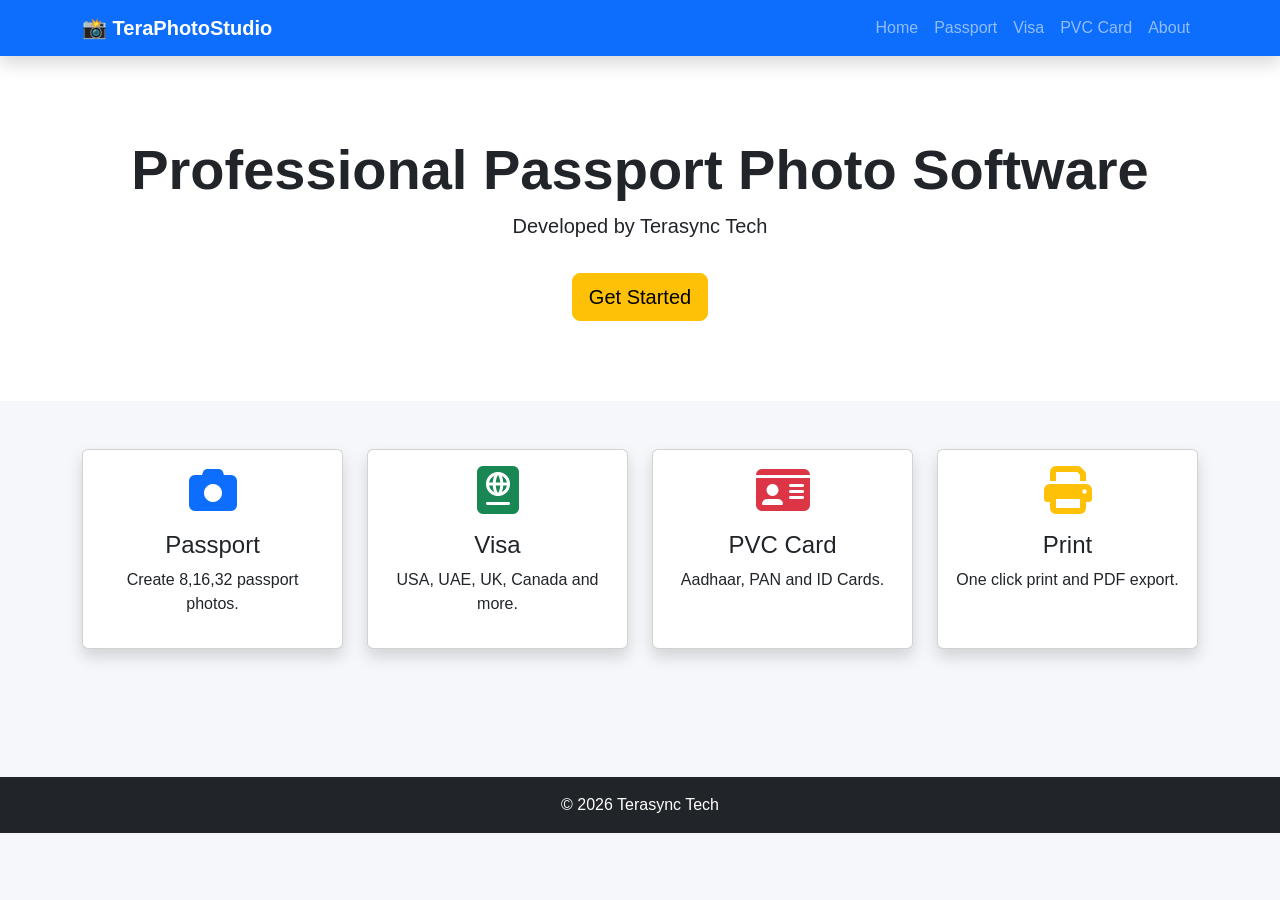
==== index.html @ 873b1128 "Refactor index.html structure and styles" ====
<!DOCTYPE html>
<html lang="en">
<head>

<meta charset="UTF-8">
<meta name="viewport" content="width=device-width, initial-scale=1">

<title>TeraPhotoStudio</title>

<link href="https://cdn.jsdelivr.net/npm/bootstrap@5.3.3/dist/css/bootstrap.min.css" rel="stylesheet">

<link href="https://cdnjs.cloudflare.com/ajax/libs/font-awesome/6.7.2/css/all.min.css" rel="stylesheet">

<link rel="stylesheet" href="css/style.css">

</head>

<body>

<nav class="navbar navbar-expand-lg navbar-dark bg-primary shadow">

<div class="container">

<a class="navbar-brand fw-bold" href="#">

📸 TeraPhotoStudio

</a>

<button class="navbar-toggler" data-bs-toggle="collapse" data-bs-target="#menu">

<span class="navbar-toggler-icon"></span>

</button>

<div class="collapse navbar-collapse" id="menu">

<ul class="navbar-nav ms-auto">

<li class="nav-item"><a class="nav-link" href="#">Home</a></li>

<li class="nav-item"><a class="nav-link" href="#">Passport</a></li>

<li class="nav-item"><a class="nav-link" href="#">Visa</a></li>

<li class="nav-item"><a class="nav-link" href="#">PVC Card</a></li>

<li class="nav-item"><a class="nav-link" href="#">About</a></li>

</ul>

</div>

</div>

</nav>

<section class="hero">

<div class="container text-center">

<h1 class="display-4 fw-bold">

Professional Passport Photo Software

</h1>

<p class="lead">

Developed by Terasync Tech

</p>

<a href="#" class="btn btn-warning btn-lg mt-3">

Get Started

</a>

</div>

</section>

<section class="container py-5">

<div class="row g-4">

<div class="col-lg-3">

<div class="card shadow h-100">

<div class="card-body text-center">

<i class="fa-solid fa-camera fa-3x text-primary"></i>

<h4 class="mt-3">

Passport

</h4>

<p>

Create 8,16,32 passport photos.

</p>

</div>

</div>

</div>

<div class="col-lg-3">

<div class="card shadow h-100">

<div class="card-body text-center">

<i class="fa-solid fa-passport fa-3x text-success"></i>

<h4 class="mt-3">

Visa

</h4>

<p>

USA, UAE, UK, Canada and more.

</p>

</div>

</div>

</div>

<div class="col-lg-3">

<div class="card shadow h-100">

<div class="card-body text-center">

<i class="fa-solid fa-id-card fa-3x text-danger"></i>

<h4 class="mt-3">

PVC Card

</h4>

<p>

Aadhaar, PAN and ID Cards.

</p>

</div>

</div>

</div>

<div class="col-lg-3">

<div class="card shadow h-100">

<div class="card-body text-center">

<i class="fa-solid fa-print fa-3x text-warning"></i>

<h4 class="mt-3">

Print

</h4>

<p>

One click print and PDF export.

</p>

</div>

</div>

</div>

</div>

</section>

<footer class="bg-dark text-white text-center py-3">

© 2026 Terasync Tech

</footer>

<script src="https://cdn.jsdelivr.net/npm/bootstrap@5.3.3/dist/js/bootstrap.bundle.min.js"></script>

</body>
</html>
---- css/style.css ----
body{
    background:#f5f7fa;
    font-family:Arial,Helvetica,sans-serif;
}

.hero{
    padding:80px 0;
    background:white;
}

.card{
    transition:.3s;
    cursor:pointer;
}

.card:hover{
    transform:translateY(-8px);
}

footer{
    margin-top:80px;
}
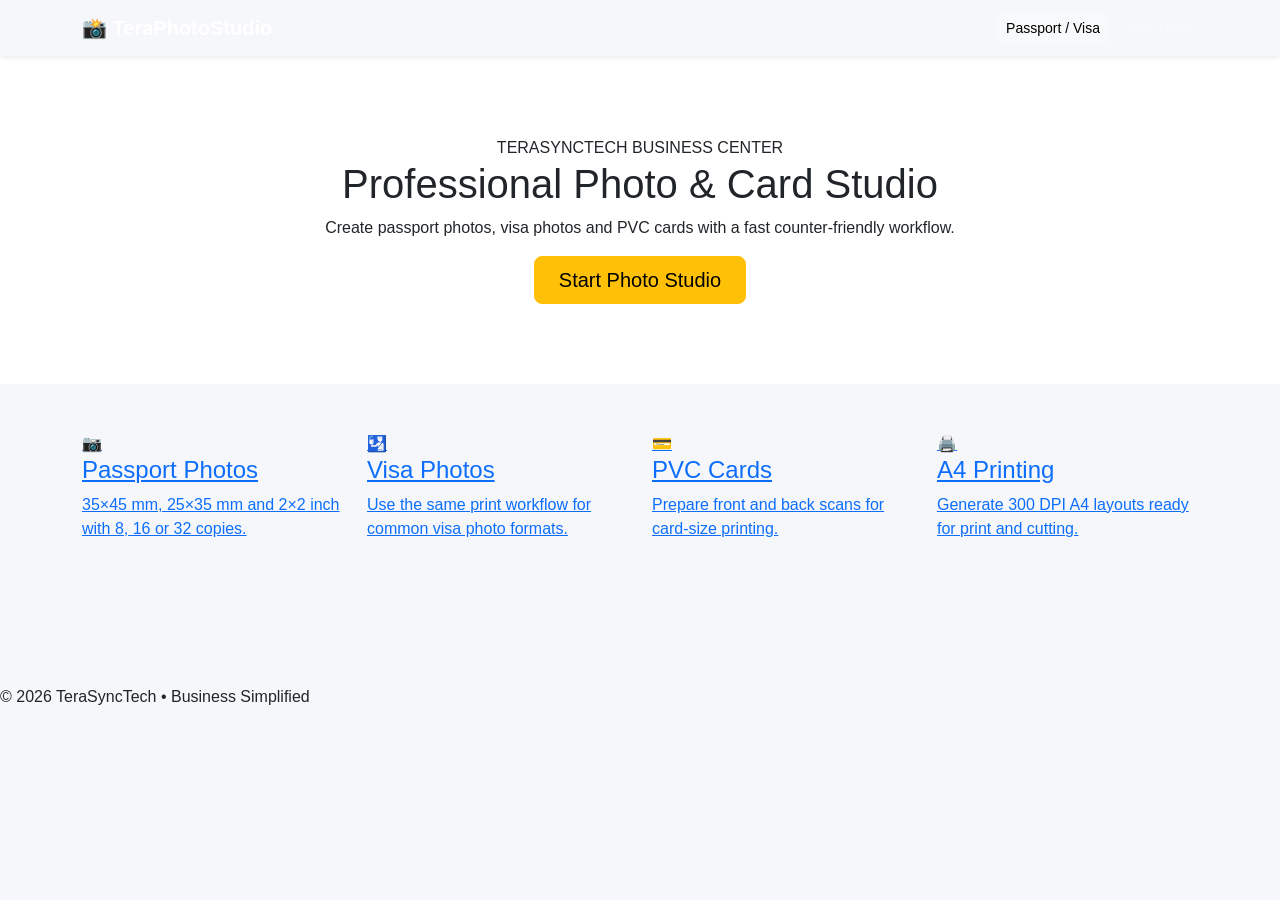
==== commit 44cc9987: "Add files via upload" ====
--- a/index.html
+++ b/index.html
@@ -1,205 +1,13 @@
 <!DOCTYPE html>
-<html lang="en">
-<head>
-
-<meta charset="UTF-8">
-<meta name="viewport" content="width=device-width, initial-scale=1">
-
-<title>TeraPhotoStudio</title>
-
-<link href="https://cdn.jsdelivr.net/npm/bootstrap@5.3.3/dist/css/bootstrap.min.css" rel="stylesheet">
-
-<link href="https://cdnjs.cloudflare.com/ajax/libs/font-awesome/6.7.2/css/all.min.css" rel="stylesheet">
-
-<link rel="stylesheet" href="css/style.css">
-
-</head>
-
+<html lang="en"><head><meta charset="UTF-8"><meta name="viewport" content="width=device-width, initial-scale=1"><title>TeraPhotoStudio | TeraSyncTech</title><link href="https://cdn.jsdelivr.net/npm/bootstrap@5.3.3/dist/css/bootstrap.min.css" rel="stylesheet"><link rel="stylesheet" href="css/style.css"></head>
 <body>
-
-<nav class="navbar navbar-expand-lg navbar-dark bg-primary shadow">
-
-<div class="container">
-
-<a class="navbar-brand fw-bold" href="#">
-
-📸 TeraPhotoStudio
-
-</a>
-
-<button class="navbar-toggler" data-bs-toggle="collapse" data-bs-target="#menu">
-
-<span class="navbar-toggler-icon"></span>
-
-</button>
-
-<div class="collapse navbar-collapse" id="menu">
-
-<ul class="navbar-nav ms-auto">
-
-<li class="nav-item"><a class="nav-link" href="#">Home</a></li>
-
-<li class="nav-item"><a class="nav-link" href="#">Passport</a></li>
-
-<li class="nav-item"><a class="nav-link" href="#">Visa</a></li>
-
-<li class="nav-item"><a class="nav-link" href="#">PVC Card</a></li>
-
-<li class="nav-item"><a class="nav-link" href="#">About</a></li>
-
-</ul>
-
-</div>
-
-</div>
-
-</nav>
-
-<section class="hero">
-
-<div class="container text-center">
-
-<h1 class="display-4 fw-bold">
-
-Professional Passport Photo Software
-
-</h1>
-
-<p class="lead">
-
-Developed by Terasync Tech
-
-</p>
-
-<a href="#" class="btn btn-warning btn-lg mt-3">
-
-Get Started
-
-</a>
-
-</div>
-
-</section>
-
-<section class="container py-5">
-
-<div class="row g-4">
-
-<div class="col-lg-3">
-
-<div class="card shadow h-100">
-
-<div class="card-body text-center">
-
-<i class="fa-solid fa-camera fa-3x text-primary"></i>
-
-<h4 class="mt-3">
-
-Passport
-
-</h4>
-
-<p>
-
-Create 8,16,32 passport photos.
-
-</p>
-
-</div>
-
-</div>
-
-</div>
-
-<div class="col-lg-3">
-
-<div class="card shadow h-100">
-
-<div class="card-body text-center">
-
-<i class="fa-solid fa-passport fa-3x text-success"></i>
-
-<h4 class="mt-3">
-
-Visa
-
-</h4>
-
-<p>
-
-USA, UAE, UK, Canada and more.
-
-</p>
-
-</div>
-
-</div>
-
-</div>
-
-<div class="col-lg-3">
-
-<div class="card shadow h-100">
-
-<div class="card-body text-center">
-
-<i class="fa-solid fa-id-card fa-3x text-danger"></i>
-
-<h4 class="mt-3">
-
-PVC Card
-
-</h4>
-
-<p>
-
-Aadhaar, PAN and ID Cards.
-
-</p>
-
-</div>
-
-</div>
-
-</div>
-
-<div class="col-lg-3">
-
-<div class="card shadow h-100">
-
-<div class="card-body text-center">
-
-<i class="fa-solid fa-print fa-3x text-warning"></i>
-
-<h4 class="mt-3">
-
-Print
-
-</h4>
-
-<p>
-
-One click print and PDF export.
-
-</p>
-
-</div>
-
-</div>
-
-</div>
-
-</div>
-
-</section>
-
-<footer class="bg-dark text-white text-center py-3">
-
-© 2026 Terasync Tech
-
-</footer>
-
-<script src="https://cdn.jsdelivr.net/npm/bootstrap@5.3.3/dist/js/bootstrap.bundle.min.js"></script>
-
-</body>
-</html>
+<nav class="navbar navbar-dark shadow-sm"><div class="container"><a class="navbar-brand fw-bold" href="index.html">📸 TeraPhotoStudio</a><div class="d-flex gap-2"><a class="btn btn-light btn-sm" href="passport.html">Passport / Visa</a><a class="btn btn-outline-light btn-sm" href="pvc.html">PVC Card</a></div></div></nav>
+<section class="hero"><div class="container text-center"><span class="eyebrow">TERASYNCTECH BUSINESS CENTER</span><h1>Professional Photo & Card Studio</h1><p>Create passport photos, visa photos and PVC cards with a fast counter-friendly workflow.</p><a href="passport.html" class="btn btn-warning btn-lg px-4">Start Photo Studio</a></div></section>
+<section class="container py-5"><div class="row g-4">
+<div class="col-md-6 col-lg-3"><a class="feature" href="passport.html"><div class="icon">📷</div><h4>Passport Photos</h4><p>35×45 mm, 25×35 mm and 2×2 inch with 8, 16 or 32 copies.</p></a></div>
+<div class="col-md-6 col-lg-3"><a class="feature" href="passport.html"><div class="icon">🛂</div><h4>Visa Photos</h4><p>Use the same print workflow for common visa photo formats.</p></a></div>
+<div class="col-md-6 col-lg-3"><a class="feature" href="pvc.html"><div class="icon">💳</div><h4>PVC Cards</h4><p>Prepare front and back scans for card-size printing.</p></a></div>
+<div class="col-md-6 col-lg-3"><a class="feature" href="passport.html"><div class="icon">🖨️</div><h4>A4 Printing</h4><p>Generate 300 DPI A4 layouts ready for print and cutting.</p></a></div>
+</div></section>
+<footer>© 2026 TeraSyncTech • Business Simplified</footer>
+</body></html>
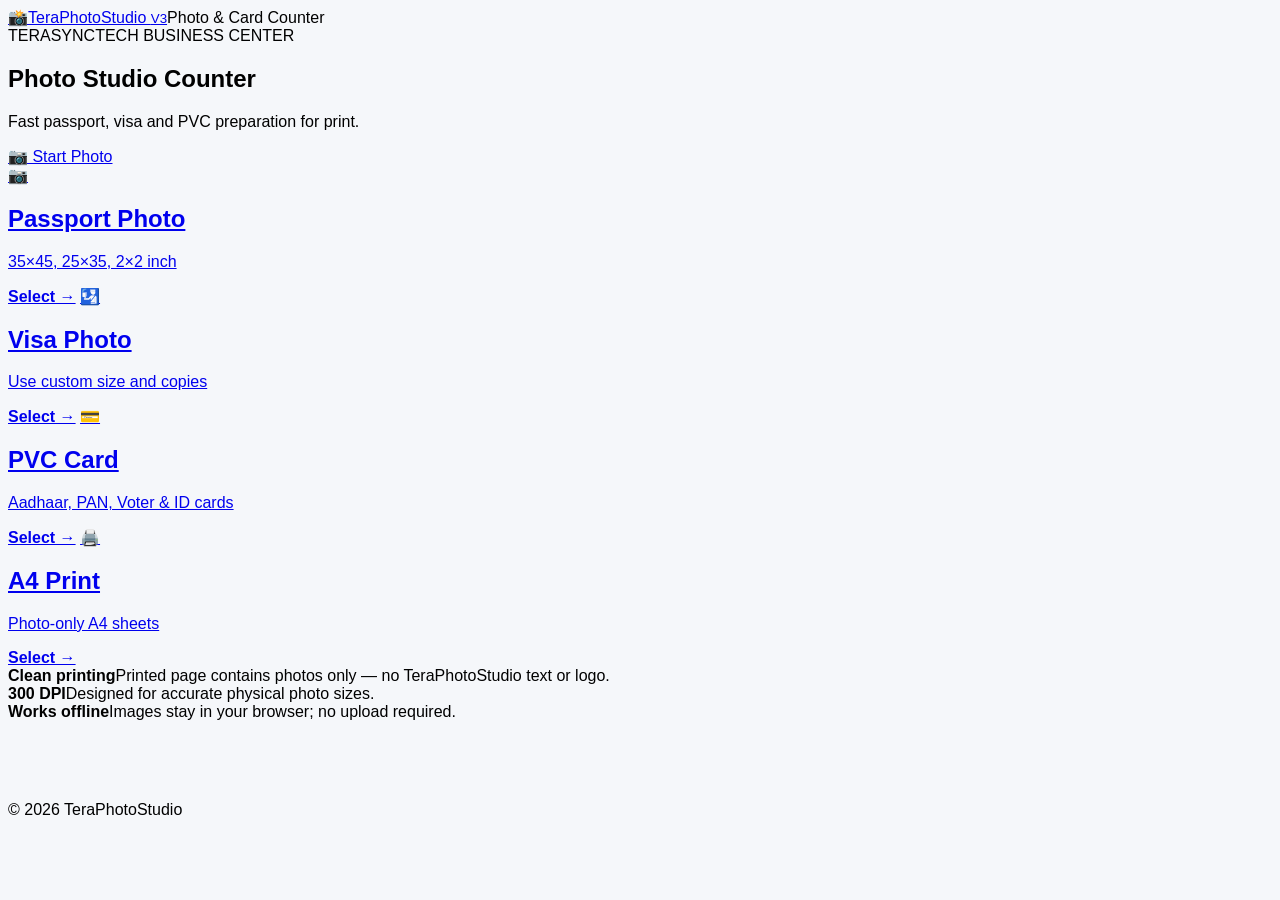
==== commit 424184d5: "Add files via upload" ====
--- a/index.html
+++ b/index.html
@@ -1,13 +1,21 @@
 <!DOCTYPE html>
-<html lang="en"><head><meta charset="UTF-8"><meta name="viewport" content="width=device-width, initial-scale=1"><title>TeraPhotoStudio | TeraSyncTech</title><link href="https://cdn.jsdelivr.net/npm/bootstrap@5.3.3/dist/css/bootstrap.min.css" rel="stylesheet"><link rel="stylesheet" href="css/style.css"></head>
+<html lang="en">
+<head>
+<meta charset="UTF-8"><meta name="viewport" content="width=device-width,initial-scale=1.0">
+<title>TeraPhotoStudio V3</title>
+<link rel="stylesheet" href="css/style.css">
+</head>
 <body>
-<nav class="navbar navbar-dark shadow-sm"><div class="container"><a class="navbar-brand fw-bold" href="index.html">📸 TeraPhotoStudio</a><div class="d-flex gap-2"><a class="btn btn-light btn-sm" href="passport.html">Passport / Visa</a><a class="btn btn-outline-light btn-sm" href="pvc.html">PVC Card</a></div></div></nav>
-<section class="hero"><div class="container text-center"><span class="eyebrow">TERASYNCTECH BUSINESS CENTER</span><h1>Professional Photo & Card Studio</h1><p>Create passport photos, visa photos and PVC cards with a fast counter-friendly workflow.</p><a href="passport.html" class="btn btn-warning btn-lg px-4">Start Photo Studio</a></div></section>
-<section class="container py-5"><div class="row g-4">
-<div class="col-md-6 col-lg-3"><a class="feature" href="passport.html"><div class="icon">📷</div><h4>Passport Photos</h4><p>35×45 mm, 25×35 mm and 2×2 inch with 8, 16 or 32 copies.</p></a></div>
-<div class="col-md-6 col-lg-3"><a class="feature" href="passport.html"><div class="icon">🛂</div><h4>Visa Photos</h4><p>Use the same print workflow for common visa photo formats.</p></a></div>
-<div class="col-md-6 col-lg-3"><a class="feature" href="pvc.html"><div class="icon">💳</div><h4>PVC Cards</h4><p>Prepare front and back scans for card-size printing.</p></a></div>
-<div class="col-md-6 col-lg-3"><a class="feature" href="passport.html"><div class="icon">🖨️</div><h4>A4 Printing</h4><p>Generate 300 DPI A4 layouts ready for print and cutting.</p></a></div>
-</div></section>
-<footer>© 2026 TeraSyncTech • Business Simplified</footer>
+<header class="topbar"><a class="brand" href="index.html"><span class="brandIcon">📸</span>TeraPhotoStudio <small>V3</small></a><span class="topHint">Photo & Card Counter</span></header>
+<main class="dashboard">
+  <section class="welcome"><div><div class="eyebrow">TERASYNCTECH BUSINESS CENTER</div><h1>Photo Studio Counter</h1><p>Fast passport, visa and PVC preparation for print.</p></div><a class="primary big" href="passport.html">📷 Start Photo</a></section>
+  <section class="tiles">
+    <a class="tile passport" href="passport.html"><span>📷</span><h2>Passport Photo</h2><p>35×45, 25×35, 2×2 inch</p><b>Select →</b></a>
+    <a class="tile visa" href="passport.html?mode=visa"><span>🛂</span><h2>Visa Photo</h2><p>Use custom size and copies</p><b>Select →</b></a>
+    <a class="tile pvc" href="pvc.html"><span>💳</span><h2>PVC Card</h2><p>Aadhaar, PAN, Voter & ID cards</p><b>Select →</b></a>
+    <a class="tile print" href="passport.html"><span>🖨️</span><h2>A4 Print</h2><p>Photo-only A4 sheets</p><b>Select →</b></a>
+  </section>
+  <section class="quick"><div><strong>Clean printing</strong><span>Printed page contains photos only — no TeraPhotoStudio text or logo.</span></div><div><strong>300 DPI</strong><span>Designed for accurate physical photo sizes.</span></div><div><strong>Works offline</strong><span>Images stay in your browser; no upload required.</span></div></section>
+</main>
+<footer>© 2026 TeraPhotoStudio</footer>
 </body></html>
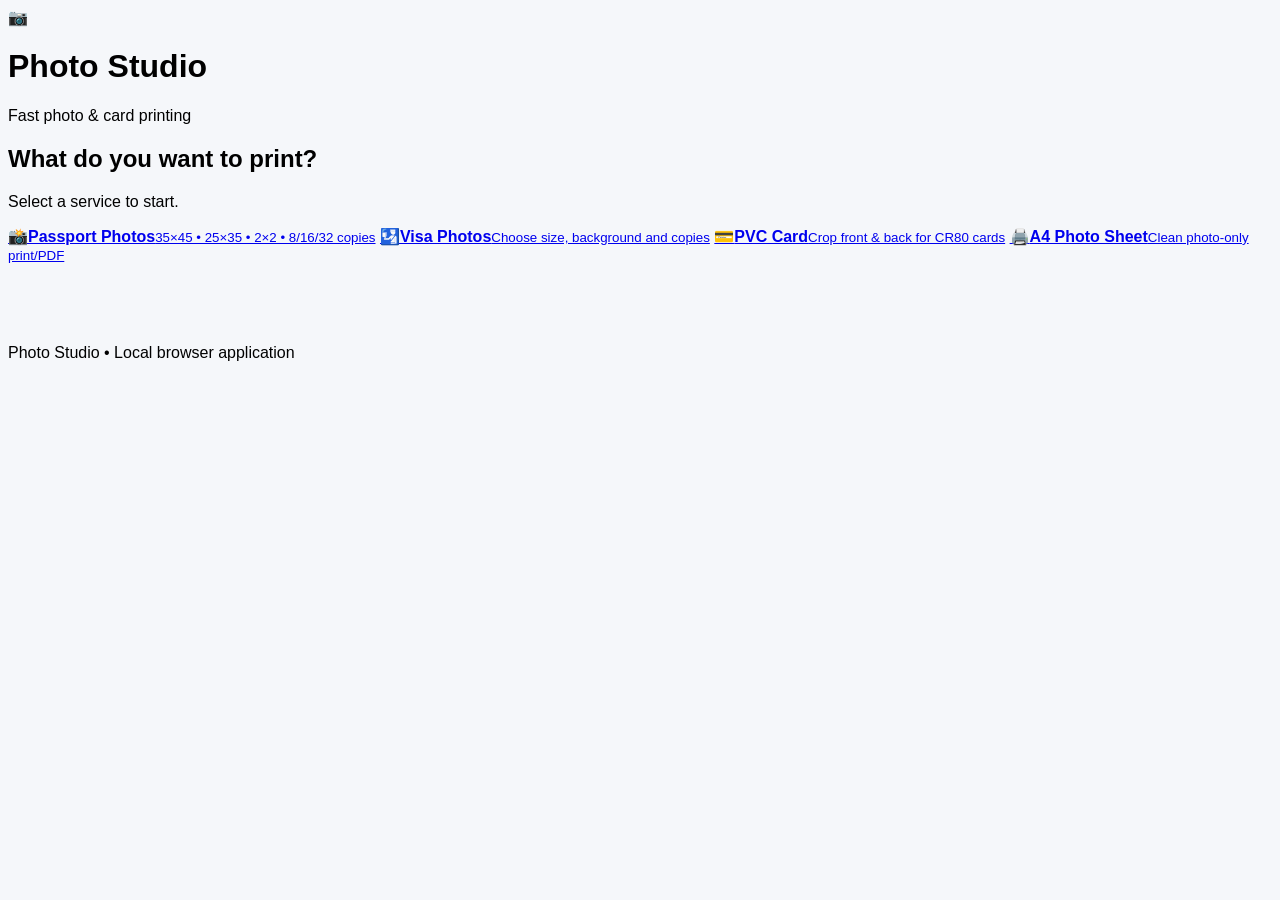
==== commit cf832f31: "Add files via upload" ====
--- a/index.html
+++ b/index.html
@@ -1,21 +1,11 @@
-<!DOCTYPE html>
-<html lang="en">
-<head>
-<meta charset="UTF-8"><meta name="viewport" content="width=device-width,initial-scale=1.0">
-<title>TeraPhotoStudio V3</title>
-<link rel="stylesheet" href="css/style.css">
-</head>
-<body>
-<header class="topbar"><a class="brand" href="index.html"><span class="brandIcon">📸</span>TeraPhotoStudio <small>V3</small></a><span class="topHint">Photo & Card Counter</span></header>
-<main class="dashboard">
-  <section class="welcome"><div><div class="eyebrow">TERASYNCTECH BUSINESS CENTER</div><h1>Photo Studio Counter</h1><p>Fast passport, visa and PVC preparation for print.</p></div><a class="primary big" href="passport.html">📷 Start Photo</a></section>
-  <section class="tiles">
-    <a class="tile passport" href="passport.html"><span>📷</span><h2>Passport Photo</h2><p>35×45, 25×35, 2×2 inch</p><b>Select →</b></a>
-    <a class="tile visa" href="passport.html?mode=visa"><span>🛂</span><h2>Visa Photo</h2><p>Use custom size and copies</p><b>Select →</b></a>
-    <a class="tile pvc" href="pvc.html"><span>💳</span><h2>PVC Card</h2><p>Aadhaar, PAN, Voter & ID cards</p><b>Select →</b></a>
-    <a class="tile print" href="passport.html"><span>🖨️</span><h2>A4 Print</h2><p>Photo-only A4 sheets</p><b>Select →</b></a>
-  </section>
-  <section class="quick"><div><strong>Clean printing</strong><span>Printed page contains photos only — no TeraPhotoStudio text or logo.</span></div><div><strong>300 DPI</strong><span>Designed for accurate physical photo sizes.</span></div><div><strong>Works offline</strong><span>Images stay in your browser; no upload required.</span></div></section>
-</main>
-<footer>© 2026 TeraPhotoStudio</footer>
-</body></html>
+<!doctype html><html lang="en"><head><meta charset="utf-8"><meta name="viewport" content="width=device-width,initial-scale=1"><title>Photo Studio</title><link rel="stylesheet" href="css/style.css"></head><body>
+<div class="dashboard">
+<header class="dashHead"><div class="brandMark">📷</div><div><h1>Photo Studio</h1><p>Fast photo & card printing</p></div></header>
+<main class="dashMain"><div class="welcome"><h2>What do you want to print?</h2><p>Select a service to start.</p></div>
+<div class="tiles">
+<a href="passport.html" class="tile"><span>📸</span><b>Passport Photos</b><small>35×45 • 25×35 • 2×2 • 8/16/32 copies</small></a>
+<a href="passport.html" class="tile"><span>🛂</span><b>Visa Photos</b><small>Choose size, background and copies</small></a>
+<a href="pvc.html" class="tile"><span>💳</span><b>PVC Card</b><small>Crop front & back for CR80 cards</small></a>
+<a href="passport.html" class="tile"><span>🖨️</span><b>A4 Photo Sheet</b><small>Clean photo-only print/PDF</small></a>
+</div></main>
+<footer>Photo Studio • Local browser application</footer></div></body></html>
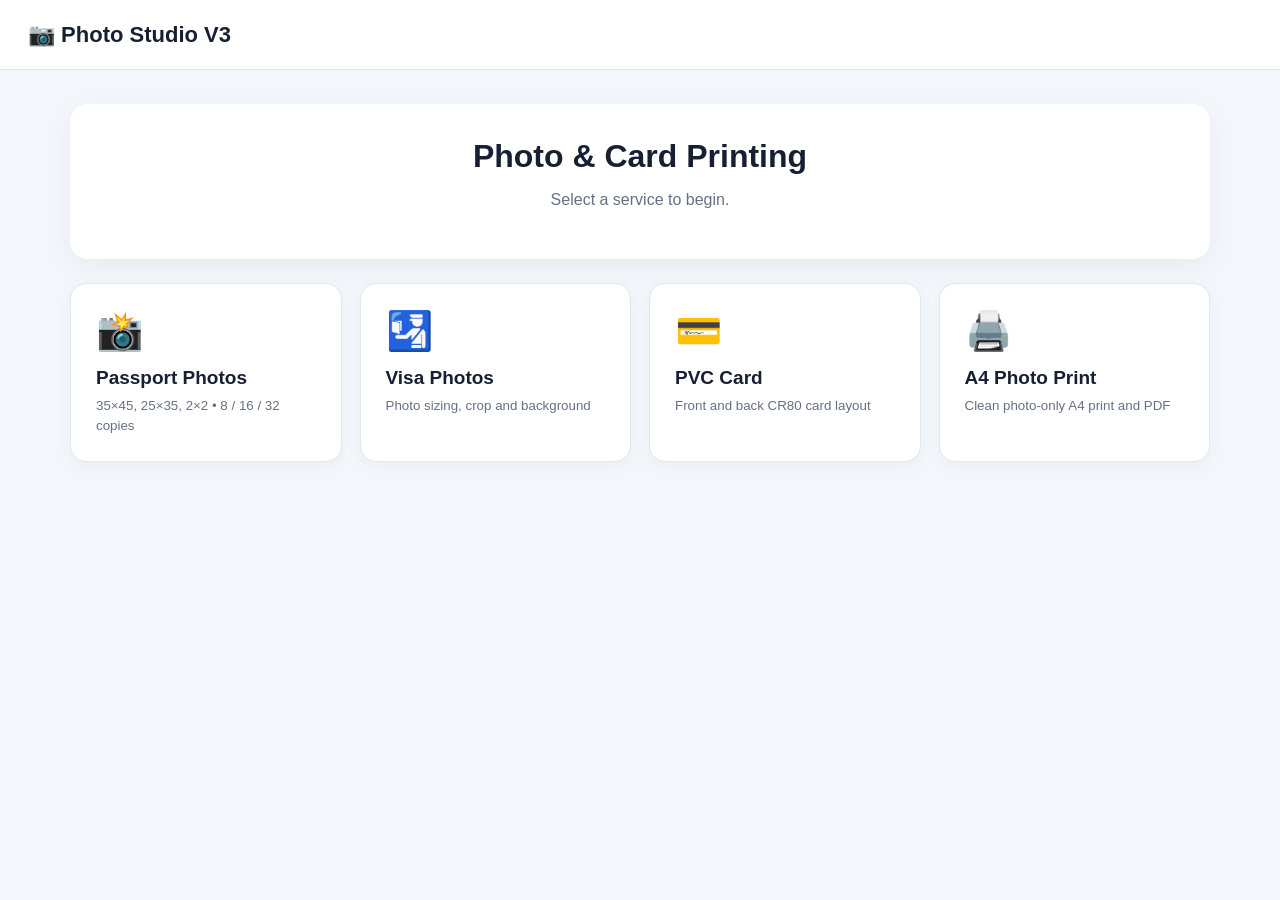
==== commit f9e47d49: "Add files via upload" ====
--- a/index.html
+++ b/index.html
@@ -1,11 +1 @@
-<!doctype html><html lang="en"><head><meta charset="utf-8"><meta name="viewport" content="width=device-width,initial-scale=1"><title>Photo Studio</title><link rel="stylesheet" href="css/style.css"></head><body>
-<div class="dashboard">
-<header class="dashHead"><div class="brandMark">📷</div><div><h1>Photo Studio</h1><p>Fast photo & card printing</p></div></header>
-<main class="dashMain"><div class="welcome"><h2>What do you want to print?</h2><p>Select a service to start.</p></div>
-<div class="tiles">
-<a href="passport.html" class="tile"><span>📸</span><b>Passport Photos</b><small>35×45 • 25×35 • 2×2 • 8/16/32 copies</small></a>
-<a href="passport.html" class="tile"><span>🛂</span><b>Visa Photos</b><small>Choose size, background and copies</small></a>
-<a href="pvc.html" class="tile"><span>💳</span><b>PVC Card</b><small>Crop front & back for CR80 cards</small></a>
-<a href="passport.html" class="tile"><span>🖨️</span><b>A4 Photo Sheet</b><small>Clean photo-only print/PDF</small></a>
-</div></main>
-<footer>Photo Studio • Local browser application</footer></div></body></html>
+<!doctype html><html><head><meta charset="utf-8"><meta name="viewport" content="width=device-width,initial-scale=1"><title>TeraPhotoStudio V3</title><style>*{box-sizing:border-box}body{margin:0;font-family:Arial,Segoe UI,sans-serif;background:#f3f6fa;color:#172033}.top{height:70px;background:#fff;border-bottom:1px solid #dfe5ec;display:flex;align-items:center;padding:0 28px}.brand{font-size:22px;font-weight:800}.wrap{max-width:1180px;margin:auto;padding:34px 20px}.hero{background:#fff;border-radius:18px;padding:34px;text-align:center;box-shadow:0 8px 30px #0000000d}.hero h1{margin:0 0 8px;font-size:32px}.hero p{color:#667085}.grid{display:grid;grid-template-columns:repeat(4,1fr);gap:18px;margin-top:24px}.card{display:block;background:#fff;border:1px solid #e1e7ef;border-radius:16px;padding:25px;text-decoration:none;color:#172033;box-shadow:0 5px 18px #0000000a;transition:.15s}.card:hover{transform:translateY(-2px);border-color:#1769e0}.icon{font-size:38px}.card b{display:block;font-size:19px;margin:14px 0 7px}.card small{color:#667085;line-height:1.5}@media(max-width:850px){.grid{grid-template-columns:1fr 1fr}}@media(max-width:520px){.grid{grid-template-columns:1fr}}</style></head><body><header class="top"><div class="brand">📷 Photo Studio V3</div></header><main class="wrap"><section class="hero"><h1>Photo & Card Printing</h1><p>Select a service to begin.</p></section><div class="grid"><a class="card" href="passport.html"><span class="icon">📸</span><b>Passport Photos</b><small>35×45, 25×35, 2×2 • 8 / 16 / 32 copies</small></a><a class="card" href="passport.html"><span class="icon">🛂</span><b>Visa Photos</b><small>Photo sizing, crop and background</small></a><a class="card" href="pvc.html"><span class="icon">💳</span><b>PVC Card</b><small>Front and back CR80 card layout</small></a><a class="card" href="passport.html"><span class="icon">🖨️</span><b>A4 Photo Print</b><small>Clean photo-only A4 print and PDF</small></a></div></main></body></html>
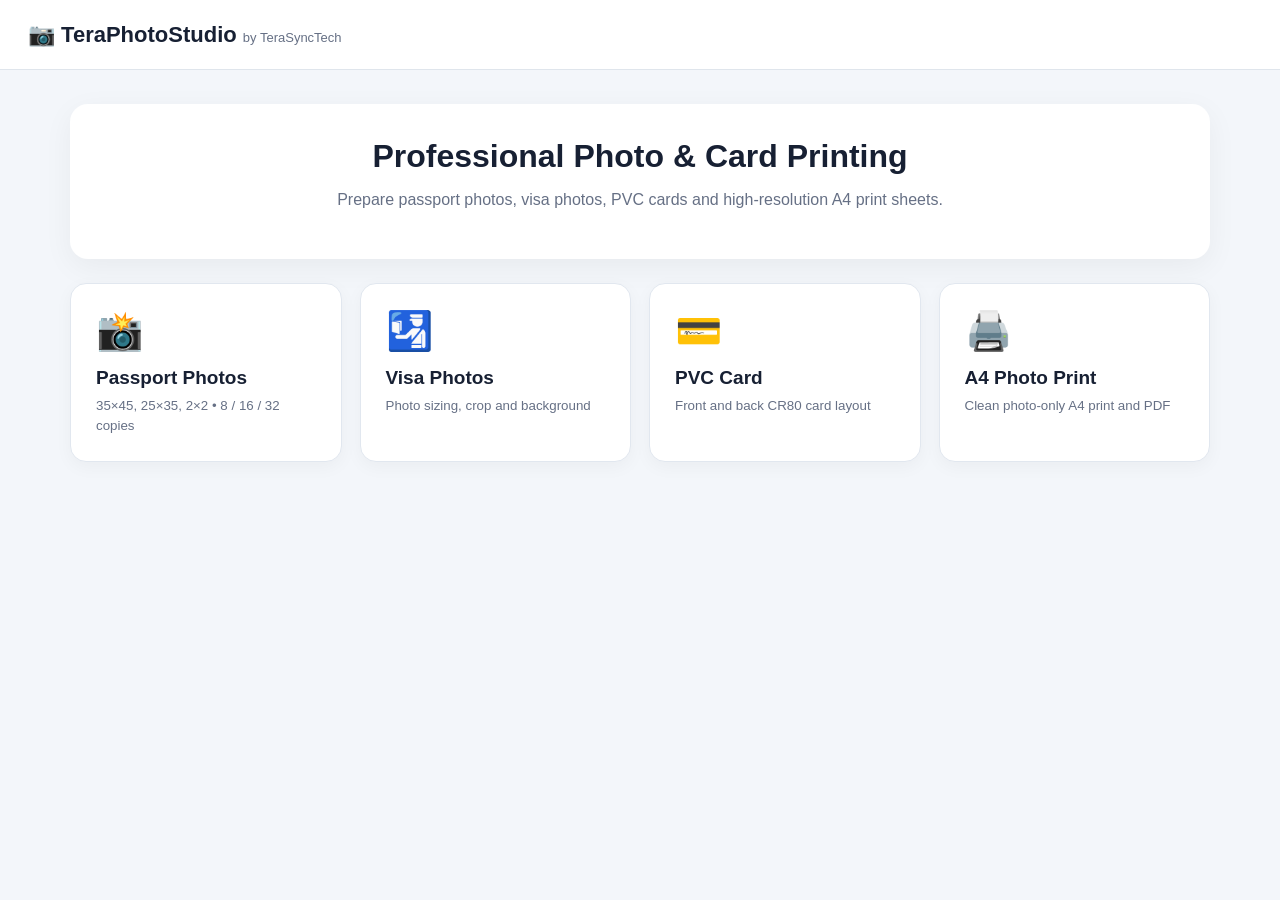
==== commit 4af7e9b0: "Add files via upload" ====
--- a/index.html
+++ b/index.html
@@ -1 +1 @@
-<!doctype html><html><head><meta charset="utf-8"><meta name="viewport" content="width=device-width,initial-scale=1"><title>TeraPhotoStudio V3</title><style>*{box-sizing:border-box}body{margin:0;font-family:Arial,Segoe UI,sans-serif;background:#f3f6fa;color:#172033}.top{height:70px;background:#fff;border-bottom:1px solid #dfe5ec;display:flex;align-items:center;padding:0 28px}.brand{font-size:22px;font-weight:800}.wrap{max-width:1180px;margin:auto;padding:34px 20px}.hero{background:#fff;border-radius:18px;padding:34px;text-align:center;box-shadow:0 8px 30px #0000000d}.hero h1{margin:0 0 8px;font-size:32px}.hero p{color:#667085}.grid{display:grid;grid-template-columns:repeat(4,1fr);gap:18px;margin-top:24px}.card{display:block;background:#fff;border:1px solid #e1e7ef;border-radius:16px;padding:25px;text-decoration:none;color:#172033;box-shadow:0 5px 18px #0000000a;transition:.15s}.card:hover{transform:translateY(-2px);border-color:#1769e0}.icon{font-size:38px}.card b{display:block;font-size:19px;margin:14px 0 7px}.card small{color:#667085;line-height:1.5}@media(max-width:850px){.grid{grid-template-columns:1fr 1fr}}@media(max-width:520px){.grid{grid-template-columns:1fr}}</style></head><body><header class="top"><div class="brand">📷 Photo Studio V3</div></header><main class="wrap"><section class="hero"><h1>Photo & Card Printing</h1><p>Select a service to begin.</p></section><div class="grid"><a class="card" href="passport.html"><span class="icon">📸</span><b>Passport Photos</b><small>35×45, 25×35, 2×2 • 8 / 16 / 32 copies</small></a><a class="card" href="passport.html"><span class="icon">🛂</span><b>Visa Photos</b><small>Photo sizing, crop and background</small></a><a class="card" href="pvc.html"><span class="icon">💳</span><b>PVC Card</b><small>Front and back CR80 card layout</small></a><a class="card" href="passport.html"><span class="icon">🖨️</span><b>A4 Photo Print</b><small>Clean photo-only A4 print and PDF</small></a></div></main></body></html>
+<!doctype html><html><head><meta charset="utf-8"><meta name="viewport" content="width=device-width,initial-scale=1"><meta name="description" content="TeraPhotoStudio by TeraSyncTech — passport, visa, PVC card and A4 photo printing for cyber cafés and photo studios."><meta property="og:type" content="website"><meta property="og:title" content="TeraPhotoStudio | Professional Photo Printing"><meta property="og:description" content="Passport photos, visa photos, PVC cards and high-resolution A4 photo sheets — built for cyber cafés and photo studios."><meta property="og:url" content="https://terasynctech.github.io/TeraPhotoStudio/"><meta property="og:image" content="https://terasynctech.github.io/TeraPhotoStudio/assets/teraphotostudio-preview.jpg"><meta property="og:image:width" content="1200"><meta property="og:image:height" content="630"><meta name="twitter:card" content="summary_large_image"><meta name="twitter:title" content="TeraPhotoStudio | Professional Photo Printing"><meta name="twitter:description" content="Passport, visa, PVC and A4 photo printing for cyber cafés."><meta name="twitter:image" content="https://terasynctech.github.io/TeraPhotoStudio/assets/teraphotostudio-preview.jpg"><title>TeraPhotoStudio | Professional Photo Printing</title><style>*{box-sizing:border-box}body{margin:0;font-family:Arial,Segoe UI,sans-serif;background:#f3f6fa;color:#172033}.top{height:70px;background:#fff;border-bottom:1px solid #dfe5ec;display:flex;align-items:center;padding:0 28px}.brand{font-size:22px;font-weight:800}.wrap{max-width:1180px;margin:auto;padding:34px 20px}.hero{background:#fff;border-radius:18px;padding:34px;text-align:center;box-shadow:0 8px 30px #0000000d}.hero h1{margin:0 0 8px;font-size:32px}.hero p{color:#667085}.grid{display:grid;grid-template-columns:repeat(4,1fr);gap:18px;margin-top:24px}.card{display:block;background:#fff;border:1px solid #e1e7ef;border-radius:16px;padding:25px;text-decoration:none;color:#172033;box-shadow:0 5px 18px #0000000a;transition:.15s}.card:hover{transform:translateY(-2px);border-color:#1769e0}.icon{font-size:38px}.card b{display:block;font-size:19px;margin:14px 0 7px}.card small{color:#667085;line-height:1.5}@media(max-width:850px){.grid{grid-template-columns:1fr 1fr}}@media(max-width:520px){.grid{grid-template-columns:1fr}}</style></head><body><header class="top"><div class="brand">📷 TeraPhotoStudio <span style="font-size:13px;color:#667085;font-weight:500">by TeraSyncTech</span></div></header><main class="wrap"><section class="hero"><h1>Professional Photo & Card Printing</h1><p>Prepare passport photos, visa photos, PVC cards and high-resolution A4 print sheets.</p></section><div class="grid"><a class="card" href="passport.html"><span class="icon">📸</span><b>Passport Photos</b><small>35×45, 25×35, 2×2 • 8 / 16 / 32 copies</small></a><a class="card" href="passport.html"><span class="icon">🛂</span><b>Visa Photos</b><small>Photo sizing, crop and background</small></a><a class="card" href="pvc.html"><span class="icon">💳</span><b>PVC Card</b><small>Front and back CR80 card layout</small></a><a class="card" href="passport.html"><span class="icon">🖨️</span><b>A4 Photo Print</b><small>Clean photo-only A4 print and PDF</small></a></div></main></body></html>
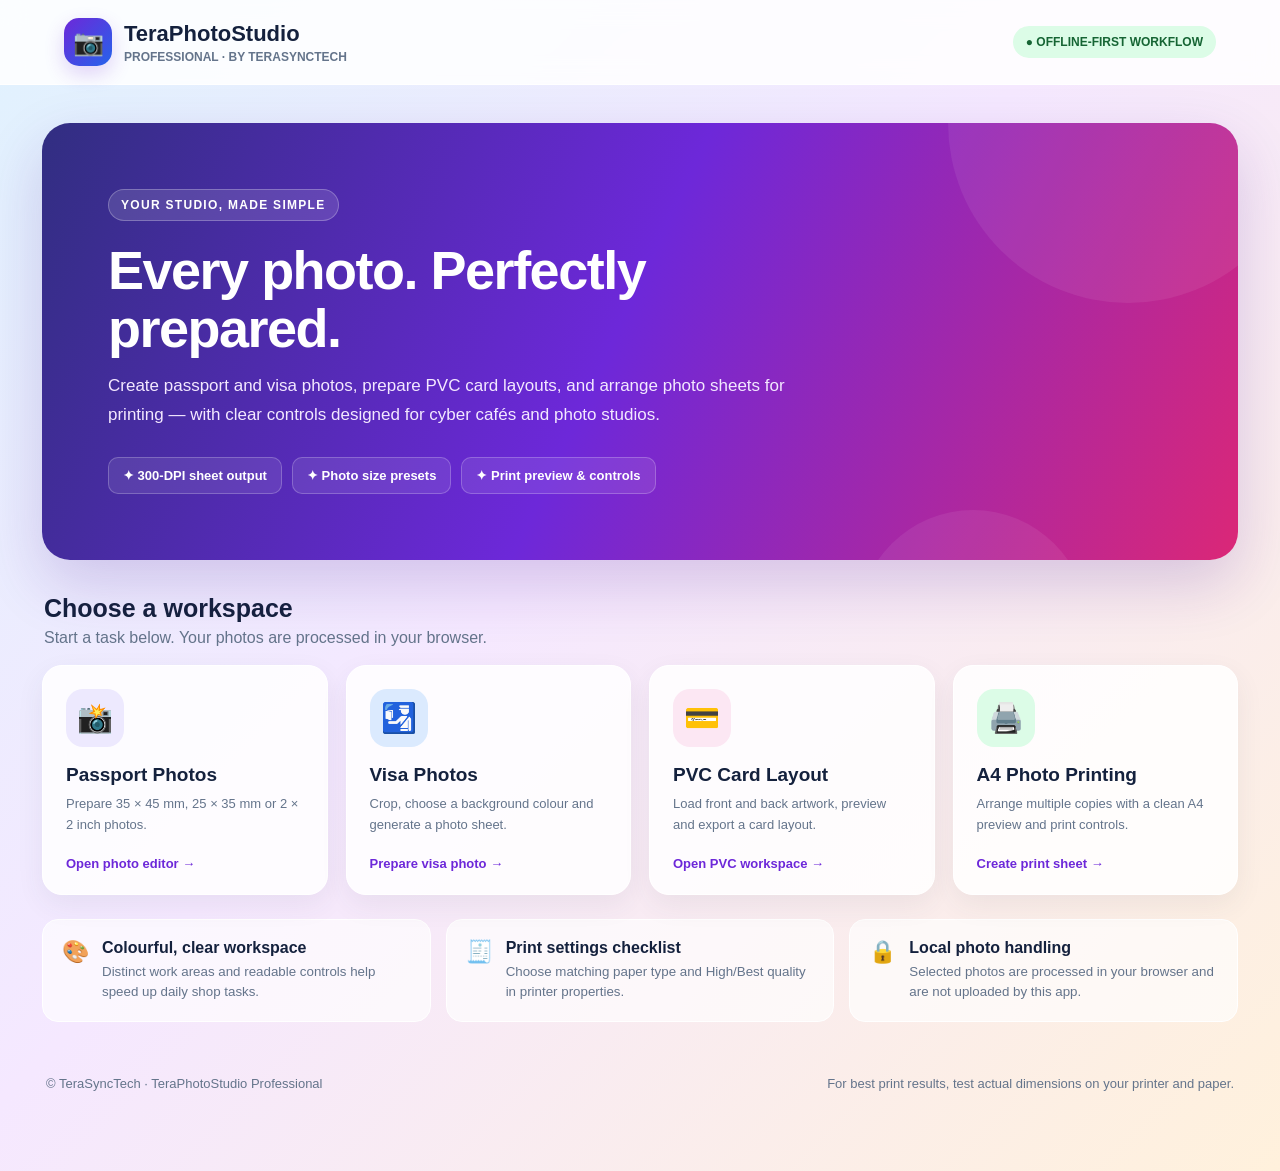
==== commit e6f2521d: "Add files via upload" ====
--- a/index.html
+++ b/index.html
@@ -1 +1,45 @@
-<!doctype html><html><head><meta charset="utf-8"><meta name="viewport" content="width=device-width,initial-scale=1"><meta name="description" content="TeraPhotoStudio by TeraSyncTech — passport, visa, PVC card and A4 photo printing for cyber cafés and photo studios."><meta property="og:type" content="website"><meta property="og:title" content="TeraPhotoStudio | Professional Photo Printing"><meta property="og:description" content="Passport photos, visa photos, PVC cards and high-resolution A4 photo sheets — built for cyber cafés and photo studios."><meta property="og:url" content="https://terasynctech.github.io/TeraPhotoStudio/"><meta property="og:image" content="https://terasynctech.github.io/TeraPhotoStudio/assets/teraphotostudio-preview.jpg"><meta property="og:image:width" content="1200"><meta property="og:image:height" content="630"><meta name="twitter:card" content="summary_large_image"><meta name="twitter:title" content="TeraPhotoStudio | Professional Photo Printing"><meta name="twitter:description" content="Passport, visa, PVC and A4 photo printing for cyber cafés."><meta name="twitter:image" content="https://terasynctech.github.io/TeraPhotoStudio/assets/teraphotostudio-preview.jpg"><title>TeraPhotoStudio | Professional Photo Printing</title><style>*{box-sizing:border-box}body{margin:0;font-family:Arial,Segoe UI,sans-serif;background:#f3f6fa;color:#172033}.top{height:70px;background:#fff;border-bottom:1px solid #dfe5ec;display:flex;align-items:center;padding:0 28px}.brand{font-size:22px;font-weight:800}.wrap{max-width:1180px;margin:auto;padding:34px 20px}.hero{background:#fff;border-radius:18px;padding:34px;text-align:center;box-shadow:0 8px 30px #0000000d}.hero h1{margin:0 0 8px;font-size:32px}.hero p{color:#667085}.grid{display:grid;grid-template-columns:repeat(4,1fr);gap:18px;margin-top:24px}.card{display:block;background:#fff;border:1px solid #e1e7ef;border-radius:16px;padding:25px;text-decoration:none;color:#172033;box-shadow:0 5px 18px #0000000a;transition:.15s}.card:hover{transform:translateY(-2px);border-color:#1769e0}.icon{font-size:38px}.card b{display:block;font-size:19px;margin:14px 0 7px}.card small{color:#667085;line-height:1.5}@media(max-width:850px){.grid{grid-template-columns:1fr 1fr}}@media(max-width:520px){.grid{grid-template-columns:1fr}}</style></head><body><header class="top"><div class="brand">📷 TeraPhotoStudio <span style="font-size:13px;color:#667085;font-weight:500">by TeraSyncTech</span></div></header><main class="wrap"><section class="hero"><h1>Professional Photo & Card Printing</h1><p>Prepare passport photos, visa photos, PVC cards and high-resolution A4 print sheets.</p></section><div class="grid"><a class="card" href="passport.html"><span class="icon">📸</span><b>Passport Photos</b><small>35×45, 25×35, 2×2 • 8 / 16 / 32 copies</small></a><a class="card" href="passport.html"><span class="icon">🛂</span><b>Visa Photos</b><small>Photo sizing, crop and background</small></a><a class="card" href="pvc.html"><span class="icon">💳</span><b>PVC Card</b><small>Front and back CR80 card layout</small></a><a class="card" href="passport.html"><span class="icon">🖨️</span><b>A4 Photo Print</b><small>Clean photo-only A4 print and PDF</small></a></div></main></body></html>
+<!doctype html>
+<html lang="en">
+<head>
+<meta charset="utf-8"><meta name="viewport" content="width=device-width,initial-scale=1">
+<meta name="description" content="TeraPhotoStudio by TeraSyncTech — passport, visa, PVC card and A4 photo printing for cyber cafés and photo studios.">
+<meta property="og:type" content="website"><meta property="og:site_name" content="TeraPhotoStudio">
+<meta property="og:title" content="TeraPhotoStudio Professional | TeraSyncTech">
+<meta property="og:description" content="Passport photos, visa photos, PVC cards and high-resolution A4 photo sheets for your studio.">
+<meta property="og:url" content="https://terasynctech.github.io/TeraPhotoStudio/">
+<meta property="og:image" content="https://terasynctech.github.io/TeraPhotoStudio/assets/teraphotostudio-preview.jpg">
+<meta property="og:image:secure_url" content="https://terasynctech.github.io/TeraPhotoStudio/assets/teraphotostudio-preview.jpg">
+<meta property="og:image:type" content="image/jpeg"><meta property="og:image:width" content="1200"><meta property="og:image:height" content="630">
+<meta name="twitter:card" content="summary_large_image"><meta name="twitter:title" content="TeraPhotoStudio Professional | TeraSyncTech">
+<meta name="twitter:description" content="Professional photo preparation and printing for cyber cafés."><meta name="twitter:image" content="https://terasynctech.github.io/TeraPhotoStudio/assets/teraphotostudio-preview.jpg">
+<title>TeraPhotoStudio Professional | TeraSyncTech</title>
+<style>
+*{box-sizing:border-box}body{margin:0;font-family:Inter,Segoe UI,Arial,sans-serif;color:#14213d;background:linear-gradient(135deg,#e0f2fe 0%,#f5e8ff 45%,#fff1dc 100%);min-height:100vh}
+.top{display:flex;align-items:center;justify-content:space-between;gap:18px;padding:18px clamp(18px,5vw,72px);background:#ffffffd9;backdrop-filter:blur(12px);border-bottom:1px solid #ffffff}
+.brand{display:flex;align-items:center;gap:12px;font-size:22px;font-weight:850}.logo{display:grid;place-items:center;width:48px;height:48px;border-radius:15px;color:white;background:linear-gradient(135deg,#6d28d9,#2563eb);font-size:25px;box-shadow:0 8px 20px #6d28d933}
+.brand small{display:block;font-size:12px;color:#64748b;font-weight:600;margin-top:3px}.toptag{background:#dcfce7;color:#166534;padding:9px 13px;border-radius:999px;font-weight:750;font-size:12px}
+.wrap{max-width:1240px;margin:auto;padding:38px 22px 60px}.hero{position:relative;overflow:hidden;border-radius:28px;padding:clamp(30px,6vw,66px);color:white;background:linear-gradient(115deg,#312e81 0%,#6d28d9 48%,#db2777 100%);box-shadow:0 24px 60px #4c1d9530}
+.hero:before,.hero:after{content:"";position:absolute;border-radius:50%;background:#ffffff12;pointer-events:none}.hero:before{width:360px;height:360px;right:-70px;top:-180px}.hero:after{width:230px;height:230px;right:150px;bottom:-180px}
+.eyebrow{display:inline-block;padding:8px 12px;border-radius:999px;background:#ffffff20;border:1px solid #ffffff40;font-size:12px;font-weight:800;letter-spacing:1.3px;text-transform:uppercase}
+h1{font-size:clamp(32px,5vw,54px);line-height:1.08;max-width:760px;margin:20px 0 14px;letter-spacing:-1.5px}.hero p{max-width:680px;color:#f3e8ff;font-size:17px;line-height:1.7;margin:0}.heroFoot{display:flex;align-items:center;gap:10px;flex-wrap:wrap;margin-top:28px}.pill{padding:10px 14px;border-radius:10px;background:#ffffff18;border:1px solid #ffffff38;font-size:13px;font-weight:700}
+.sectionhead{display:flex;align-items:end;justify-content:space-between;gap:18px;margin:34px 2px 18px}.sectionhead h2{margin:0;font-size:25px}.sectionhead p{margin:6px 0 0;color:#64748b}
+.grid{display:grid;grid-template-columns:repeat(4,minmax(0,1fr));gap:18px}.card{position:relative;display:flex;flex-direction:column;min-height:230px;padding:23px;border-radius:20px;text-decoration:none;color:#14213d;background:#ffffffd9;border:1px solid #ffffff;box-shadow:0 10px 28px #33415512;transition:transform .18s,box-shadow .18s}
+.card:hover{transform:translateY(-5px);box-shadow:0 18px 38px #33415520}.icon{display:grid;place-items:center;width:58px;height:58px;border-radius:17px;font-size:29px;margin-bottom:17px}.purple{background:#ede9fe}.blue{background:#dbeafe}.pink{background:#fce7f3}.green{background:#dcfce7}.card b{font-size:19px;margin-bottom:8px}.card small{color:#64748b;font-size:13px;line-height:1.55}.arrow{margin-top:auto;padding-top:18px;color:#6d28d9;font-size:13px;font-weight:800}
+.features{display:grid;grid-template-columns:repeat(3,1fr);gap:15px;margin-top:24px}.feature{display:flex;gap:13px;align-items:flex-start;padding:19px;background:#ffffffa8;border:1px solid #ffffff;border-radius:16px}.feature span{font-size:22px}.feature b{display:block;margin-bottom:5px}.feature small{color:#64748b;line-height:1.5}
+footer{margin-top:34px;padding:20px 4px;color:#64748b;display:flex;justify-content:space-between;gap:12px;flex-wrap:wrap;font-size:13px}
+@media(max-width:900px){.grid{grid-template-columns:repeat(2,minmax(0,1fr))}.features{grid-template-columns:1fr}}@media(max-width:520px){.top{align-items:flex-start}.toptag{display:none}.grid{grid-template-columns:1fr}.card{min-height:195px}.sectionhead{display:block}.hero p{font-size:15px}}
+</style></head>
+<body>
+<header class="top"><div class="brand"><div class="logo">📷</div><div>TeraPhotoStudio<small>PROFESSIONAL · BY TERASYNCTECH</small></div></div><div class="toptag">● OFFLINE-FIRST WORKFLOW</div></header>
+<main class="wrap">
+<section class="hero"><span class="eyebrow">Your studio, made simple</span><h1>Every photo. Perfectly prepared.</h1><p>Create passport and visa photos, prepare PVC card layouts, and arrange photo sheets for printing — with clear controls designed for cyber cafés and photo studios.</p><div class="heroFoot"><span class="pill">✦ 300-DPI sheet output</span><span class="pill">✦ Photo size presets</span><span class="pill">✦ Print preview & controls</span></div></section>
+<div class="sectionhead"><div><h2>Choose a workspace</h2><p>Start a task below. Your photos are processed in your browser.</p></div></div>
+<section class="grid">
+<a class="card" href="passport.html"><span class="icon purple">📸</span><b>Passport Photos</b><small>Prepare 35 × 45 mm, 25 × 35 mm or 2 × 2 inch photos.</small><span class="arrow">Open photo editor →</span></a>
+<a class="card" href="passport.html"><span class="icon blue">🛂</span><b>Visa Photos</b><small>Crop, choose a background colour and generate a photo sheet.</small><span class="arrow">Prepare visa photo →</span></a>
+<a class="card" href="pvc.html"><span class="icon pink">💳</span><b>PVC Card Layout</b><small>Load front and back artwork, preview and export a card layout.</small><span class="arrow">Open PVC workspace →</span></a>
+<a class="card" href="passport.html"><span class="icon green">🖨️</span><b>A4 Photo Printing</b><small>Arrange multiple copies with a clean A4 preview and print controls.</small><span class="arrow">Create print sheet →</span></a>
+</section>
+<section class="features"><div class="feature"><span>🎨</span><div><b>Colourful, clear workspace</b><small>Distinct work areas and readable controls help speed up daily shop tasks.</small></div></div><div class="feature"><span>🧾</span><div><b>Print settings checklist</b><small>Choose matching paper type and High/Best quality in printer properties.</small></div></div><div class="feature"><span>🔒</span><div><b>Local photo handling</b><small>Selected photos are processed in your browser and are not uploaded by this app.</small></div></div></section>
+<footer><span>© TeraSyncTech · TeraPhotoStudio Professional</span><span>For best print results, test actual dimensions on your printer and paper.</span></footer>
+</main></body></html>
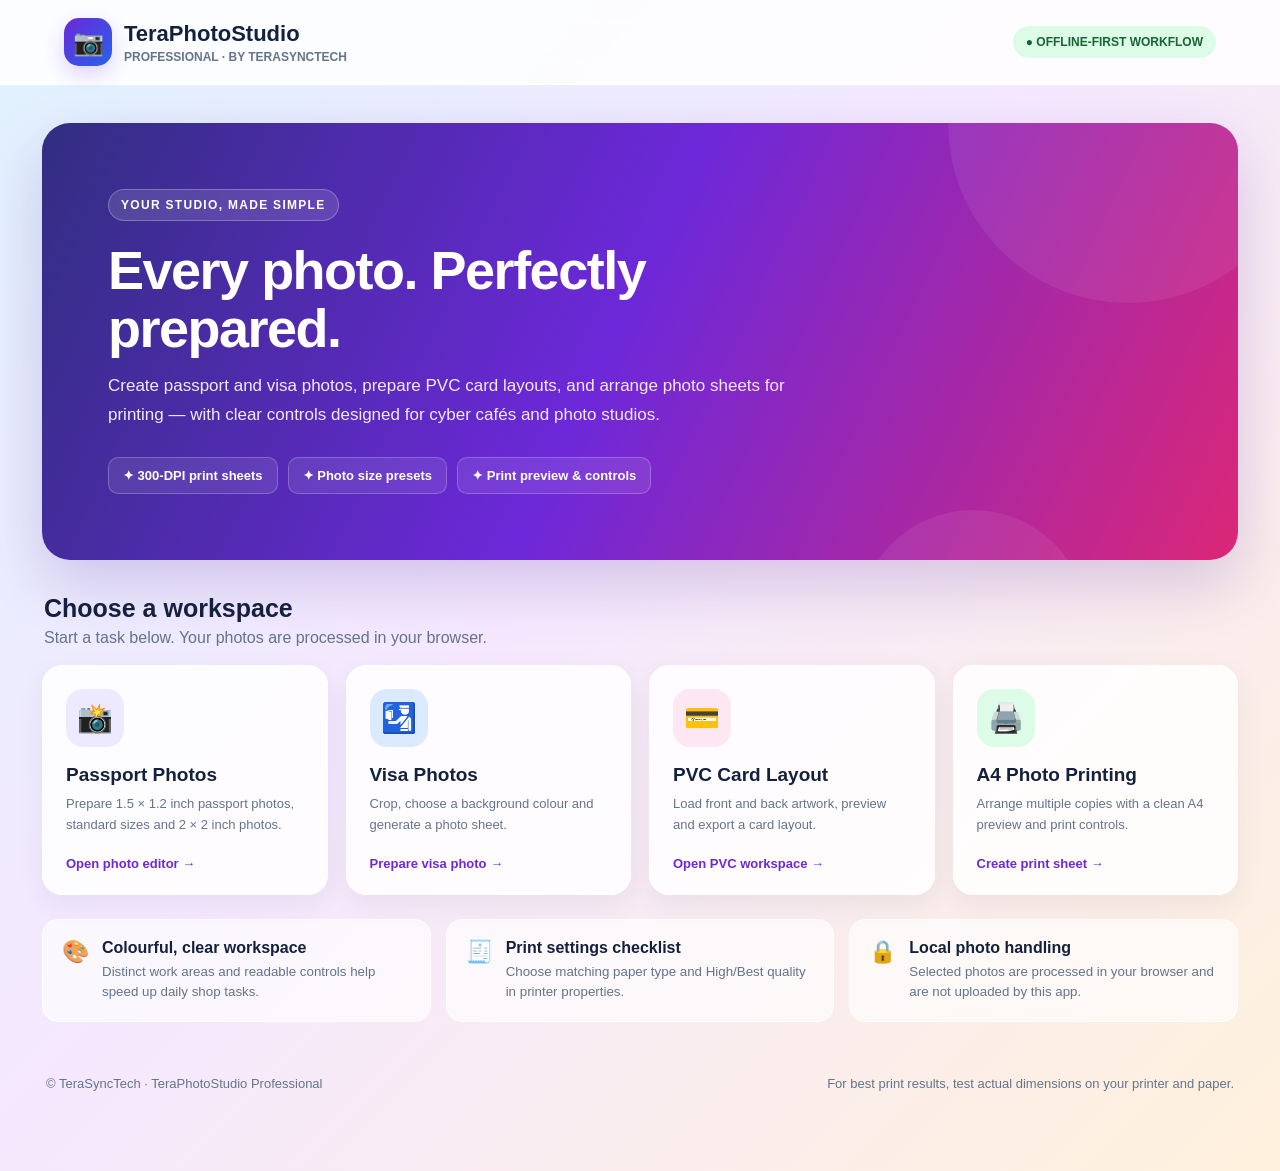
==== commit 99b00ad1: "Add files via upload" ====
--- a/index.html
+++ b/index.html
@@ -32,10 +32,10 @@
 <body>
 <header class="top"><div class="brand"><div class="logo">📷</div><div>TeraPhotoStudio<small>PROFESSIONAL · BY TERASYNCTECH</small></div></div><div class="toptag">● OFFLINE-FIRST WORKFLOW</div></header>
 <main class="wrap">
-<section class="hero"><span class="eyebrow">Your studio, made simple</span><h1>Every photo. Perfectly prepared.</h1><p>Create passport and visa photos, prepare PVC card layouts, and arrange photo sheets for printing — with clear controls designed for cyber cafés and photo studios.</p><div class="heroFoot"><span class="pill">✦ 300-DPI sheet output</span><span class="pill">✦ Photo size presets</span><span class="pill">✦ Print preview & controls</span></div></section>
+<section class="hero"><span class="eyebrow">Your studio, made simple</span><h1>Every photo. Perfectly prepared.</h1><p>Create passport and visa photos, prepare PVC card layouts, and arrange photo sheets for printing — with clear controls designed for cyber cafés and photo studios.</p><div class="heroFoot"><span class="pill">✦ 300-DPI print sheets</span><span class="pill">✦ Photo size presets</span><span class="pill">✦ Print preview & controls</span></div></section>
 <div class="sectionhead"><div><h2>Choose a workspace</h2><p>Start a task below. Your photos are processed in your browser.</p></div></div>
 <section class="grid">
-<a class="card" href="passport.html"><span class="icon purple">📸</span><b>Passport Photos</b><small>Prepare 35 × 45 mm, 25 × 35 mm or 2 × 2 inch photos.</small><span class="arrow">Open photo editor →</span></a>
+<a class="card" href="passport.html"><span class="icon purple">📸</span><b>Passport Photos</b><small>Prepare 1.5 × 1.2 inch passport photos, standard sizes and 2 × 2 inch photos.</small><span class="arrow">Open photo editor →</span></a>
 <a class="card" href="passport.html"><span class="icon blue">🛂</span><b>Visa Photos</b><small>Crop, choose a background colour and generate a photo sheet.</small><span class="arrow">Prepare visa photo →</span></a>
 <a class="card" href="pvc.html"><span class="icon pink">💳</span><b>PVC Card Layout</b><small>Load front and back artwork, preview and export a card layout.</small><span class="arrow">Open PVC workspace →</span></a>
 <a class="card" href="passport.html"><span class="icon green">🖨️</span><b>A4 Photo Printing</b><small>Arrange multiple copies with a clean A4 preview and print controls.</small><span class="arrow">Create print sheet →</span></a>
